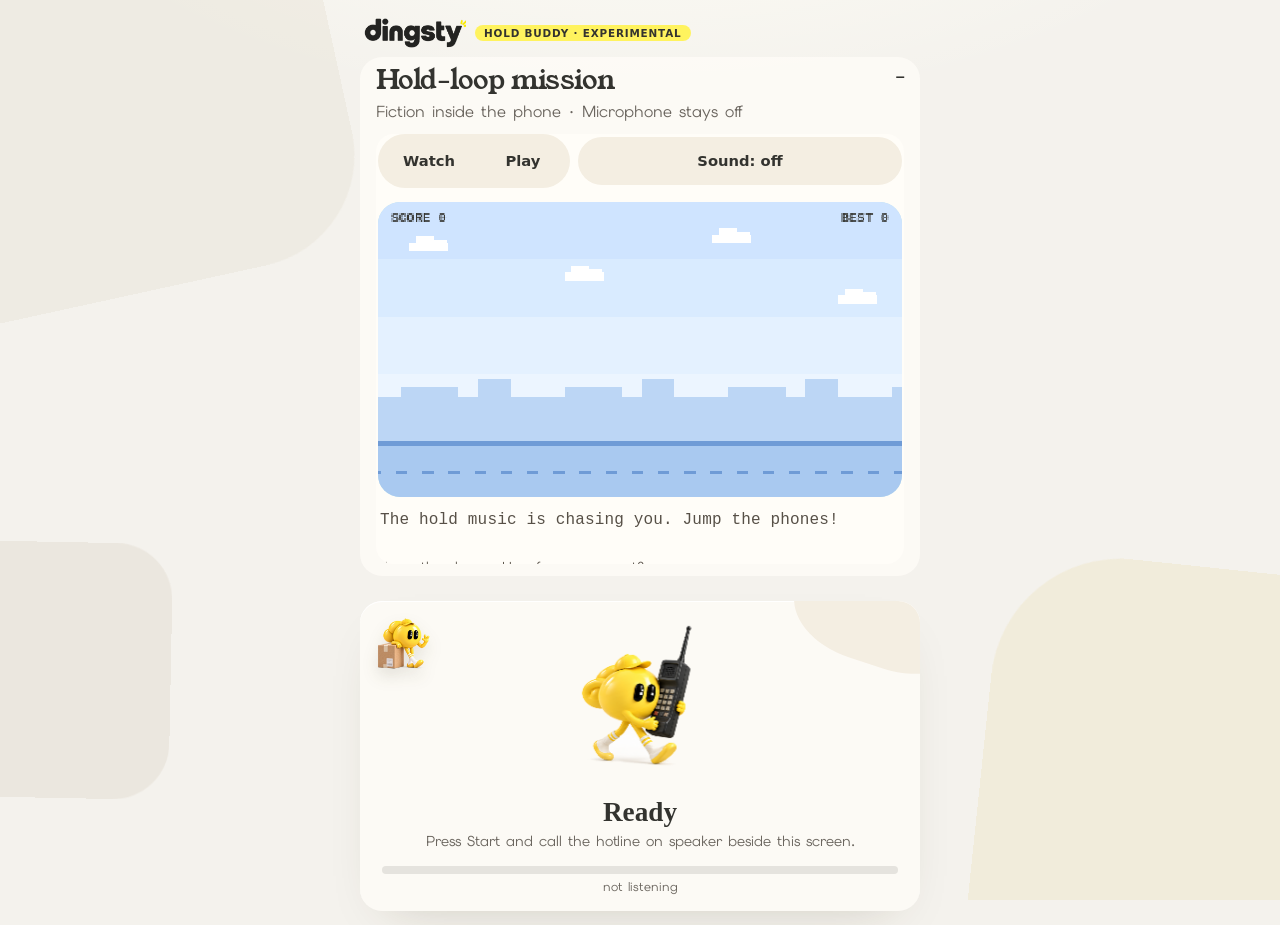
==== index.html @ 76e53567 "Dingsty Hold Buddy demo: runner game, Dingsty components v1 Co-Authored-By: Claude Sonnet 5.5 <norep" ====
<!doctype html><html lang="de"><head><meta charset="utf-8"><meta name="viewport" content="width=device-width,initial-scale=1"><meta name="robots" content="noindex"><title>Dingsty Demo</title><meta http-equiv="refresh" content="0;url=hold-buddy/index.html?demo=1"></head><body style="margin:0;background:#f4f2ed;font:16px system-ui;padding:24px;color:#33332f"><p>Dingsty Demo l&auml;dt &hellip; <a href="hold-buddy/index.html?demo=1" style="color:#33332f">Weiter</a></p></body></html>
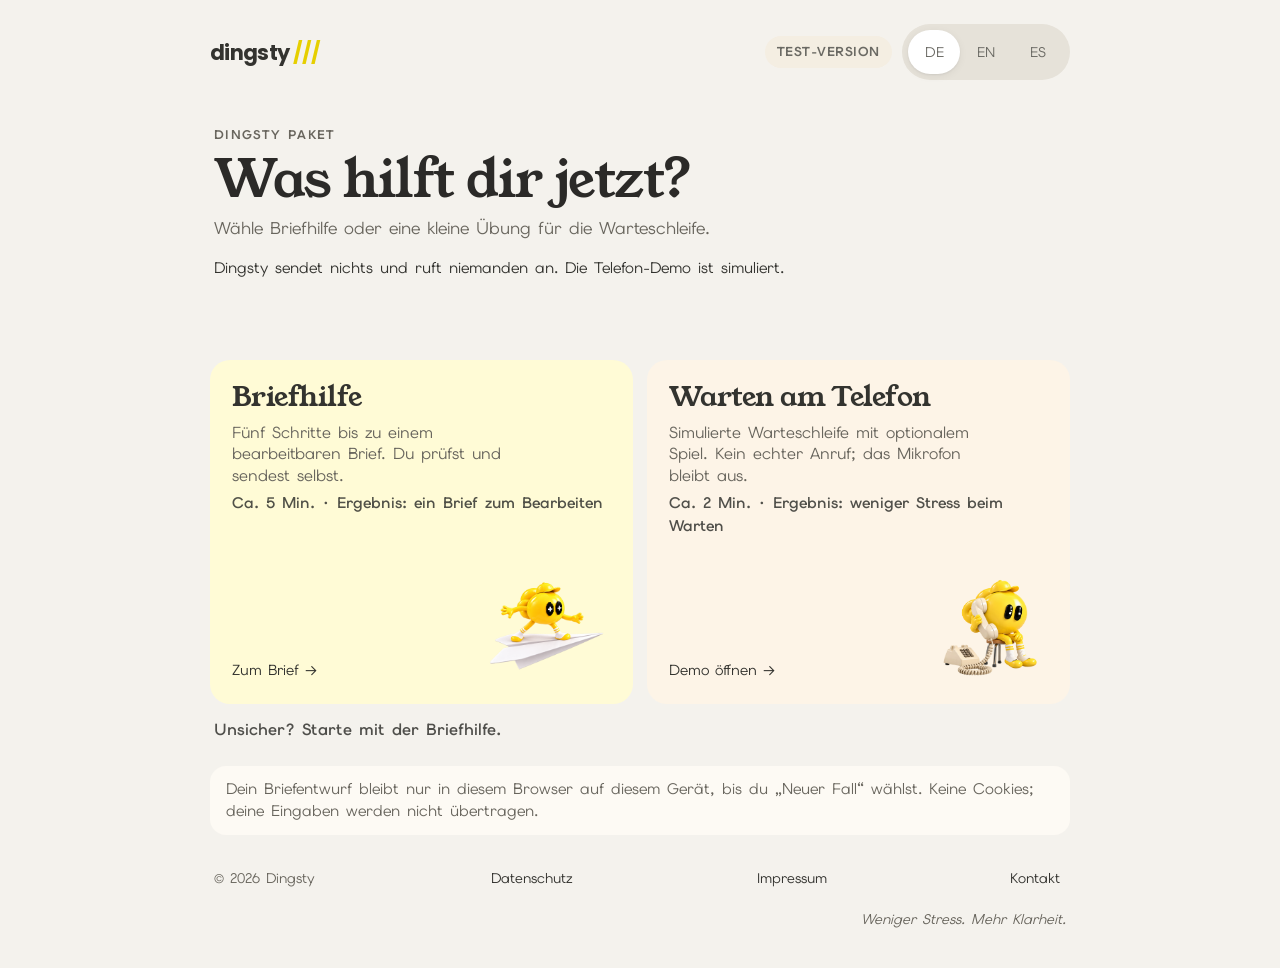
==== commit c8f21f04: "feat(dingsty): restore integrated paket and phone demo" ====
--- a/index.html
+++ b/index.html
@@ -1 +1,71 @@
-<!doctype html><html lang="de"><head><meta charset="utf-8"><meta name="viewport" content="width=device-width,initial-scale=1"><meta name="robots" content="noindex"><title>Dingsty Demo</title><meta http-equiv="refresh" content="0;url=hold-buddy/index.html?demo=1"></head><body style="margin:0;background:#f4f2ed;font:16px system-ui;padding:24px;color:#33332f"><p>Dingsty Demo l&auml;dt &hellip; <a href="hold-buddy/index.html?demo=1" style="color:#33332f">Weiter</a></p></body></html>+<!doctype html>
+<html lang="de">
+<head>
+  <meta charset="utf-8">
+  <meta name="viewport" content="width=device-width, initial-scale=1">
+  <meta name="description" content="Dingsty Paket: Briefhilfe oder eine simulierte Warteschleifen-Demo. Es wird nichts gesendet und niemand angerufen.">
+  <title>Dingsty Paket — Was hilft dir jetzt?</title>
+  <link rel="stylesheet" href="assets/fonts.css">
+  <link rel="stylesheet" href="assets/shared.css">
+  <link rel="stylesheet" href="landing.css">
+  <link rel="stylesheet" href="ux-extra.css">
+</head>
+<body>
+  <div class="app">
+    <header class="lh">
+      <a class="wm" id="brand" href="index.html" aria-label="Dingsty Paket — Start">dingsty<span class="sl" aria-hidden="true">///</span></a>
+      <div class="lh-r">
+        <span class="dx-badge" id="badge">Test-Version</span>
+        <div class="dx-seg" role="group" aria-label="Sprache">
+          <span class="dx-seg-thumb" aria-hidden="true"></span>
+          <button type="button" aria-pressed="true" data-lang="de">DE</button>
+          <button type="button" aria-pressed="false" data-lang="en">EN</button>
+          <button type="button" aria-pressed="false" data-lang="es">ES</button>
+        </div>
+      </div>
+    </header>
+
+    <main>
+      <section class="intro" aria-labelledby="h1">
+        <p class="eyebrow" id="eyebrow"></p>
+        <h1 id="h1"></h1>
+        <p class="sub" id="sub"></p>
+        <p class="boundary" id="boundary"></p>
+      </section>
+
+      <section class="choices" id="choices" aria-label="Wähle einen Weg">
+        <a class="choice choice-letter" id="brief-choice" href="brief/index.html?lang=de">
+          <strong id="brief-title"></strong>
+          <span class="choice-desc" id="brief-desc"></span>
+          <span class="choice-meta" id="brief-meta"></span>
+          <span class="choice-footer">
+            <span class="choice-action" id="brief-action"></span>
+            <img class="choice-art choice-art-plane" src="assets/dingsty-paper-plane-cutout.png" alt="" width="220" height="160">
+          </span>
+        </a>
+        <a class="choice choice-phone" id="phone-choice" href="anruf/index.html?demo=1&amp;lang=de">
+          <strong id="phone-title"></strong>
+          <span class="choice-desc" id="phone-desc"></span>
+          <span class="choice-meta" id="phone-meta"></span>
+          <span class="choice-footer">
+            <span class="choice-action" id="phone-action"></span>
+            <img class="choice-art" src="assets/dingsty-phone-cutout.png" alt="" width="160" height="160">
+          </span>
+        </a>
+      </section>
+
+      <p class="hint" id="hint"></p>
+      <p class="start-note" id="note"></p>
+    </main>
+
+    <footer class="foot">
+      <span>© 2026 Dingsty</span>
+      <a id="l-datenschutz" href="legal/datenschutz.html?lang=de">Datenschutz</a>
+      <a id="l-impressum" href="legal/impressum.html?lang=de">Impressum</a>
+      <a id="l-kontakt" href="legal/kontakt.html?lang=de">Kontakt</a>
+      <p class="weniger" id="weniger"></p>
+    </footer>
+  </div>
+  <script src="landing.js"></script>
+</body>
+</html>
--- a/assets/fonts.css
+++ b/assets/fonts.css
@@ -0,0 +1,9 @@
+/* @font-face copied verbatim from the approved Paket Brief page */
+@font-face{font-family:"Poppins";font-weight:700;font-display:swap;src:url([data-uri]) format("woff")}
+@font-face{font-family:"Young Serif";font-style:normal;font-weight:400;font-display:swap;src:url([data-uri]) format("truetype")}
+@font-face{font-family:"Elms Sans";font-style:normal;font-weight:400;font-display:swap;src:url([data-uri]) format("truetype")}
+@font-face{font-family:"Elms Sans";font-style:normal;font-weight:600;font-display:swap;src:url([data-uri]